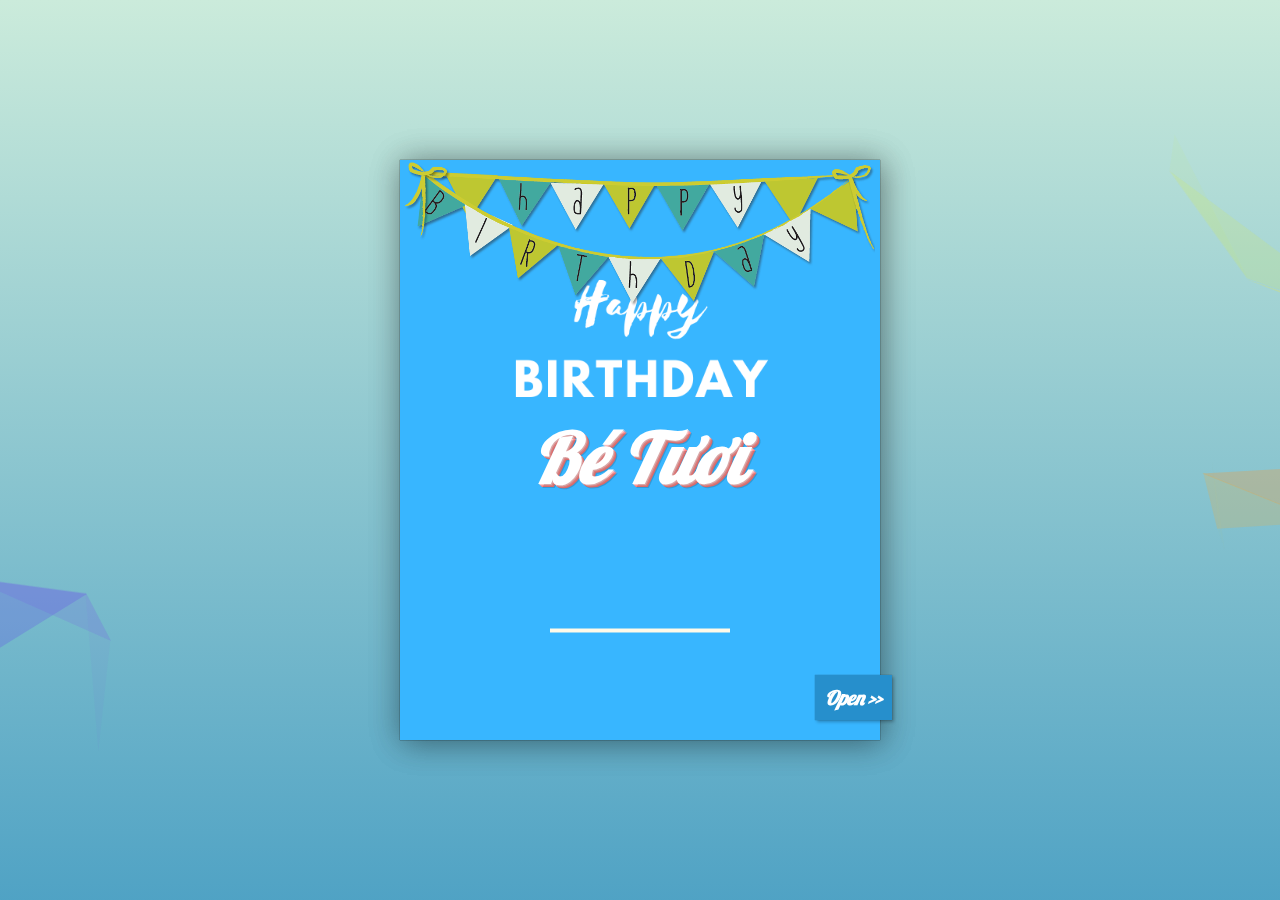
==== index.html @ b969bb71 "Add files via upload" ====
<!DOCTYPE html>
<html>

<head>
    <meta charset="UTF-8">
    <meta http-equiv="X-UA-Compatible" content="IE=edge">
    <meta name="viewport" content="width=device-width, initial-scale=1.0">
    <meta name="viewport" content="width=device-width, initial-scale=0.4, maximum-scale=1.0, user-scalable=no">
    <title>Chúc mừng sinh nhật Tươi</title>
    <link rel="shortcut icon" href="image/favicon.ico" type="image/x-icon">
    <link rel="icon" href="image/favicon.ico" type="image/x-icon">
    <link rel="stylesheet" href="css/background.css">
    <link rel="stylesheet" href="css/index.css">
</head>

<body>
    <div id="card">
        <div id="card-inside">
            <div class="wrap wishesFont">
                <center style="font-size: 18px;">
                    <p>Xin chào bé Tươi!!!</p>
                    <p>Nghe thiên hạ đồn: hôm nay là một ngày đặc biệt, là ngày mà một thiên thần xinh đẹp đã có mặt trên thế giới này!🤣😶‍🌫️</p>
                    <p>
                        Do dốt văn nên không biết chúc gì ngoài những điều tốt đẹp nhất, chúc Tươi tuổi mới xinh tươi, yêu đời, luôn tràn đầy năng lượng(chứ thi thoảng thấy héo quá). </p>
                    <p>
                        thành công trong công việc và đạt được những dự định lớn!
                    </p>
                    <p>
                        đặc biệt luôn giữ nụ cười trên môi nhé😉
                    </p>
                </center>
                <p class="signed">
                    by 🤪
                </p>
            </div>
        </div>
        <div id="card-front">
            <div class="wrap">
                <div class="bg" style="display: flex; justify-content: center; align-items: center; margin-top: 2vw;">
                    <img src="image/no2.png" alt="hihi" style="width: 100%;margin-bottom: 65%;">
                </div>
                <div class="row ">
                    <div class="col-md-12 text-center " style="display: flex; justify-content: center; align-items: center; margin-top: -158%;">
                        <img src="image/banner.png " class="bannar ">
                    </div>
                </div>
                <h1 style="margin-top: 20%;">Bé Tươi</h1>
                <div class="cake_and_velas">
                    <div class="velas">
                        <div class="fuego"></div>
                        <div class="fuego"></div>
                        <div class="fuego"></div>
                        <div class="fuego"></div>
                        <div class="fuego"></div>
                    </div>
                    <svg id="cake" version="1.1" x="0px" y="0px" width="290px" height="500px" viewBox="0 0 200 500" enable-background="new 0 0 200 500" xml:space="preserve">
                    <path fill="#a88679" d="M173.667-13.94H26.333c-3.999 0-4-16.002 0-16.002h147.334c4 0 4.001 16.002 0 16.002z">
                    <animate id="e" attributeName="d" calcMode="spline" keySplines="0 0 1 1; 0 0 1 1" begin="a.end" dur="0.3s" fill="freeze" values="M173.667-13.94c-49.298,0-102.782,0-147.334,0c-3.999,0-4-16.002,0-16.002 c44.697,0,96.586,0,147.334,0C177.667-29.942,177.668-13.94,173.667-13.94z ; M173.667,411.567c-47.995,12.408-102.955,12.561-147.334,0 c-3.848-1.089-0.189-16.089,3.661-15.002c44.836,12.66,90.519,12.753,139.427,0.07 C173.293,395.631,177.541,410.566,173.667,411.567z ; M173.667,427.569c-49.795,0-101.101,0-147.334,0c-3.999,0-4-16.002,0-16.002 c46.385,0,97.539,0,147.334,0C177.668,411.567,177.667,427.569,173.667,427.569z" />
                        </path>
                    <path fill="#8b6a60" d="M100-178.521a3.364 3.364 0 0 1 3.364 3.363V-13.75a3.364 3.364 0 1 1-6.728 0v-40.607-76.575-44.226a3.364 3.364 0 0 1 3.364-3.363z">
                    <animate id="a" attributeName="d" calcMode="spline" keySplines="0 0 1 1; 0 0 1 1; 0 0 0.58 1" begin="b.end" dur="0.5s" fill="freeze" values="M100-178.521c1.858,0,3.364,1.506,3.364,3.363c0,0,0,33.17,0,44.227 c0,19.144,0,57.431,0,76.574c0,10.152,0,40.607,0,40.607c0,1.858-1.506,3.364-3.364,3.364l0,0c-1.858,0-3.364-1.506-3.364-3.364c0,0,0-30.455,0-40.607c0-19.144,0-57.432,0-76.575c0-11.057,0-44.226,0-44.226C96.636-177.015,98.142-178.521,100-178.521 L100-178.521z ; M100,267.257c1.858,0,3.364,1.506,3.364,3.363c0,0,0,33.17,0,44.227 c0,19.143,0,57.43,0,76.574c0,10.151,0,40.606,0,40.606c0,1.858-1.506,3.364-3.364,3.364l0,0c-1.858,0-3.364-1.506-3.364-3.364 c0,0,0-30.455,0-40.606c0-19.145,0-57.432,0-76.576c0-11.057,0-44.225,0-44.225C96.636,268.763,98.142,267.257,100,267.257 L100,267.257z ; M93.928,405.433c-0.655,6.444-0.102,9.067,2.957,11.798c0,0,8.083,5.571,16.828,3.503 c18.629-4.406,43.813,6.194,50.792,7.791c14.75,3.375,9.162,6.867,9.162,6.867c-2.412,2.258-58.328,0-73.667,0l0,0 c-1.858,0-69.995,2.133-73.667,0c0,0-3.337-2.439,6.172-5.992c11.375-4.25,52.875,8.822,47.139-9.442 c-6.333-20.167,5.226-21.514,5.226-21.514c3.435-0.915,12.78-6.663,10.923-0.546L93.928,405.433z ; M102.242,427.569c5.348,0,14.079,0,17.462,0c0,0,17.026,0,27.504,0 c19.143,0,20.39-3.797,26.459,0c3,1.877,0,7.823,0,7.823c-2.412,2.258-58.328,0-73.667,0l0,0c-1.858,0-67.187,0-73.667,0 c0,0-4.125-4.983,0-7.823c5.201-3.58,16.085,0,23.725,0c8.841,0,20.762,0,20.762,0c3.686,0,8.597,0,19.511,0H102.242z" />
                        </path>
                    <path fill="#a88679" d="M173.667-15.929H26.333c-3.999 0-4-16.002 0-16.002h147.334c4 0 3.999 16.002 0 16.002z">
                    <animate id="b" attributeName="d" calcMode="spline" keySplines="0 0 1 1; 0 0 1 1; 0.25 0 0.58 1" begin="c.end" dur="0.5s" fill="freeze" values="M173.667-15.929c-46.512,0-105.486,0-147.334,0c-3.999,0-4-16.002,0-16.002 c43.566,0,97.96,0,147.334,0C177.667-31.931,177.666-15.929,173.667-15.929z ; M173.434,445.393c-47.269,8.001-105.245,8.001-147.334,0c-3.929-0.747-0.692-16.543,3.243-15.824 c43.828,8.001,92.165,8.001,140.739,0C174.029,428.918,177.377,444.726,173.434,445.393z ; M173.667,449.514c-47.576-5.454-102.799-5.744-147.333,0c-3.966,0.512-3.938-15.297,0-16.002 c43.683-7.823,97.646-8.026,147.333,0C177.616,434.15,177.642,449.969,173.667,449.514z ; M173.667,451.394c-49.298,0-102.782,0-147.334,0c-3.999,0-4-16.002,0-16.002 c44.697,0,96.586,0,147.334,0C177.667,435.392,177.668,451.394,173.667,451.394z" />
                        </path>
                    <path fill="#8b6a60" d="M101.368-73.685V-6.35c0 1.753-2.958 1.847-2.958 0v-30.401-8.305-28.628c.001-2.199 2.958-1.908 2.958-.001z">
                    <animate id="c" attributeName="d" calcMode="spline" keySplines="0 0 1 1; 0 0 1 1; 0 0 0.6 1" begin="d.end" dur="0.5s" fill="freeze" values="M101.368-73.685c0,12.164,0,15.18,0,28.519c0,22.702,0-13.661,0,8.304c0,14.48,0,18.233,0,30.512 c0,1.753-2.958,1.847-2.958,0c0-12.68,0-16.277,0-30.401c0-21.983,0,11.66,0-8.305c0-13.027,0-15.992,0-28.628 C98.411-75.883,101.368-75.592,101.368-73.685z ; M101.368,350.885c0,12.164,0,65.18,0,78.518c0,22.703,0-33.66,0-11.695c0,14.48,0,28.232,0,40.512 c0,1.753-2.958,1.847-2.958,0c0-12.68,0-26.277,0-40.402c0-21.982,0,31.66,0,11.695c0-13.027,0-65.992,0-78.627 C98.411,348.686,101.368,348.977,101.368,350.885z ; M128.38,447.567c37.626,6.312,39.303,13.658,26.833,12.833c-22.653-1.499-13.636-0.831-23.302-0.831 c-14.48,0-17.884,0-30.163,0c-2.087,0-2.068,0-3.915,0c-13.333,0-8.963,0-23.088,0c-11.668,0-14.062,5.995-27.532,1.164 c-12.629-4.529,38.667-3.167,46.833-17.333C100.077,432.94,105.546,443.736,128.38,447.567z ; M173.667,451.394c2.875,0,2.997,9.257,0,9.131c-22.662-0.956-32.09-0.956-41.756-0.956 c-14.48,0-17.884,0-30.163,0c-2.087,0-2.068,0-3.915,0c-13.333,0-8.963,0-23.088,0c-11.668,0-34.99-0.294-48.412,1.831 c-4.109,0.65-3.01-10.006,0-10.006C37.129,451.394,149.379,451.394,173.667,451.394z" />
                        </path>
                    <path fill="#a88679" d="M173.667 21.571H26.333c-4 0-4-16.002 0-16.002h147.334c4.001 0 4 16.002 0 16.002z">
                    <animate id="d" attributeName="d" calcMode="spline" keySplines="0 0 1 1; 0 0 1 1; 0 0 1 1; 0.25 0 1 1; 0 0 1 1; 0.25 0 0.6 1" begin="1s" dur="0.8s" fill="freeze" values="M173.667,21.571c-33.174,0-111.467,0-147.334,0c-4,0-4-16.002,0-16.002c39.836,0,105.982,0,147.334,0 C177.668,5.569,177.667,21.571,173.667,21.571z ; M173.667,459.569c-33.197,16.002-110.782,16.002-147.334,0c-3.664-1.604,1.614-15.617,5.337-14.153 c40.702,16.002,94.289,16.104,136.505,0.103C171.917,444.1,177.271,457.832,173.667,459.569z ; M171.817,475.571c-39.361-3.001-105.438-2.571-143.556,0c-3.991,0.27-7.377-14.736-3.387-15.014 c41.553-2.888,104.421-3.121,150.51-0.233C179.378,460.574,175.806,475.875,171.817,475.571z ; M171.817,459.564c-38.8-12.188-104.504-13.762-143.556,0c-3.772,1.329-7.961-12.604-4.178-13.905 c40.864-14.064,105.114-15.52,151.918-0.973C179.822,445.874,175.634,460.762,171.817,459.564z ; M173.667,475.571c-46.376-5.005-105.924-4.003-147.334,0c-3.981,0.385-3.479-15.421,0.479-16.002 c43.087-6.327,97.705-7.083,146.855,0.438C177.621,460.613,177.644,476,173.667,475.571z ; M173.667,474.117c-46.376,1.866-105.638,2.01-147.334,0c-3.995-0.192-3.52-16.144,0.479-16.002 c43.794,1.55,96.341,1.541,145.723,0C176.532,457.99,177.663,473.956,173.667,474.117z ; M173.667,475.571c-46.512,0-105.486,0-147.334,0c-3.999,0-4-16.002,0-16.002c43.566,0,97.96,0,147.334,0 C177.667,459.569,177.666,475.571,173.667,475.571z" />
                        </path>
                    <path fill="#fefae9" d="M104.812 113.216c0 3.119-2.164 5.67-4.812 5.67-2.646 0-4.812-2.551-4.812-5.67V90.841 70.273v-29.33-22.092V5.67C95.188 2.551 97.353 0 100 0c2.648 0 4.812 2.551 4.812 5.669V113.216z">
                    <animate attributeName="d" calcMode="spline" keySplines="0 0 1 1; 0 0 1 1; 0 0 1 1; 0.25 0 1 1; 0 0 1 1; 0 0 0.58 1" begin="e.end" dur="2s" fill="freeze" values="M104.812,113.216c0,3.119-2.164,5.67-4.812,5.67c-2.646,0-4.812-2.551-4.812-5.67c0-5.594,0-16.782,0-22.375	c0-5.143,0-15.427,0-20.568c0-7.333,0-21.998,0-29.33c0-5.523,0-16.569,0-22.092c0-3.295,0-9.885,0-13.181	C95.188,2.551,97.353,0,100,0c2.648,0,4.812,2.551,4.812,5.669c0,3.248,0,9.743,0,12.991c0,5.428,0,16.284,0,21.711	c0,7.618,0,22.854,0,30.472c0,4.952,0,14.854,0,19.807C104.812,96.292,104.812,107.576,104.812,113.216z ; M104.812,405.897c0,3.119-2.164,5.67-4.812,5.67c-2.646,0-4.812-2.551-4.812-5.67c0-5.594,0-16.782,0-22.376	c0-5.143,0-15.426,0-20.568c0-7.332,0-21.997,0-29.33c0-5.522,0-16.568,0-22.092c0-3.295,0-9.885,0-13.181	c0-3.118,2.165-5.669,4.812-5.669c2.648,0,4.812,2.551,4.812,5.669c0,3.247,0,9.743,0,12.991c0,5.428,0,16.283,0,21.711	c0,7.618,0,22.854,0,30.473c0,4.951,0,14.854,0,19.807C104.812,388.972,104.812,400.256,104.812,405.897z ; M111.873,411.567c-3.119,0-9.226,0-11.874,0c-2.646,0-7.748,0-10.867,0c-7.086,0-12.698,0-18.292,0	c-6.592,0-12.871,7.371-19.166,3.008c-10.043-6.961-7.776-10.169,2.991-17.745c12.61-8.873,27.713,1.994,25.919-7.531	c-2.589-13.742,11.008-14.513,11.365-17.789c0.441-4.051,4.235-11.107,8.051-8.175c3.113,2.393,1.007,8.008,0,13.159	c-1.871,9.569,8.058,2.113,9.494,14.155c2.592,21.732,21.184-0.675,29.309,7.976c5.216,5.553,18.413,5.552,15.426,12.942	c-3.131,7.745-15.825-4.369-23.8,2.903C126.261,418.271,118.301,411.567,111.873,411.567z ; M111.873,411.567c-3.119,0-9.226,0-11.874,0c-2.646,0-9.734,4.069-12.853,4.069	c-7.086,0-10.712-4.069-16.306-4.069c-6.592,0-12.12,6.013-19.166,3.008c-7.053-3.008-7.458,2.026-18.659,1.165	c-6.832-0.525-7.522-3.034-7.533-6.265c-0.037-10.336,22.073-2.452,36.613-2.628c10.234-0.124,19.856-1.439,37.905-2.102	c16.642-0.61,32.699,1.552,46.009,1.927c12.438,0.351,29.663-8.99,31.532,3.315c0.773,5.093-5.605,3.342-11.211,9.579	c-5.093,5.667-7.59-4.605-12.965-3.832c-8.269,1.189-14.962-8.537-22.937-1.265C126.261,418.271,118.301,411.567,111.873,411.567z ; M110.946,413.652c-2.904-1.137-8.405-2.748-12.446-0.97c-6.099,2.685-7.273,10.358-13.253,8.242	c-7.843-2.775-8.953-5.008-14.546-5.01c-24.653-0.011-4.849,26.507-18.264,26.507c-12.377,0,5.791-33.537-19.422-26.682	c-7.703,2.095-9.806-0.942-9.817-4.173c-0.037-10.336,24.357-4.544,38.897-4.72c10.234-0.124,19.856-1.439,37.905-2.102	c16.642-0.61,32.699,1.552,46.009,1.927c12.438,0.351,28.973-8.865,31.532,3.315c1.449,6.896,0.318,15.624-3.874,15.624	c-7.619,0-1.788-15.192-19.243-7.111c-7.581,3.51-15.963-9.738-26.669,1.066C120.644,426.744,118.381,416.561,110.946,413.652z ; M111.547,413.9c-2.969-0.956-8.775-0.949-13.167-0.5c-14.667,1.5-8.325,16.508-14.667,16.666	c-6.667,0.166-0.167-13.5-13.013-14.151c-30.471-1.545-5.572,46.651-18.987,46.651c-12.377,0,10.333-50.166-18.667-44.5	c-7.835,1.531-9.537-1.417-9.548-4.647c-0.037-10.336,23.675-5.177,38.215-5.353c10.234-0.124,20.618-1.671,38.667-2.333	c16.642-0.61,32.023,1.458,45.333,1.833c12.438,0.351,33.819-8.431,33.199,4.001c-0.532,10.666,0.414,26.166-5.245,25.833	c-7.606-0.447-2.954-31.5-19.243-18.899c-7.985,6.177-17.658-5.969-27.377,5.732C118.88,434.066,121.38,417.067,111.547,413.9z ; M111.547,415.233c-6.667-0.834-9.667,4.667-13.833,3.333c-19.649-6.291-8.158,22.176-14.5,22.334	c-6.667,0.166,2.833-18-13.333-22.167c-29.544-7.615-9.667,43.833-20.167,43.833c-10.333,0,8.004-55.006-16.833-39	c-7.5,4.833-9.508-3.78-9.299-7.004c0.799-12.329,23.592-7.153,38.132-7.329c10.234-0.124,20.238-1.505,38.287-2.167	c16.642-0.61,32.903,1.125,46.213,1.5c12.438,0.351,35.058-5.579,31.863,6.451c-5.532,20.833,1.25,28.216-4.409,27.883	c-7.606-0.447-6.058-37.895-20.62-23.333c-10.167,10.166-15.972-0.747-25,12C119.547,443.568,121.798,416.515,111.547,415.233z" />
                        </path>
                    <path fill="#fefae9" d="M10 475.571h180v4H10z" />
                    </svg>
                </div>
            </div>
            <audio src="audio.mp3" id="myAudio"></audio>
            <button id="open" onClick="playMyAudio()" style="font-size: 20px;">Open &gt;&gt;</button>
            <button id="close" onClick="pauseMyAudio()">&lt;&lt;</button>
            <script>
                function playMyAudio() {
                    document.getElementById("myAudio").play();
                }

                function pauseMyAudio() {
                    document.getElementById("myAudio").pause();
                }
            </script>
            <div class="card-front_inside">
                <br> <br> <br>
                <div class="polaroid">
                    <div class="img" style="background-image: url('image/no1.png')"></div>
                </div>
                <div class="shadow"></div>
            </div>
        </div>

        <canvas class="canvas " width="100% " height="100% "></canvas>
        <script src="js/index.js "></script>
        <script src="js/color_bg_effect.js "></script>
        <script src="js/render.js "></script>
        <canvas class="fireworks " style="position:fixed;left:0;top:0;z-index:99999999;pointer-events:none; "></canvas>
</body>

</html>
---- css/background.css ----
html {
    height: 100%;
}

body {
    padding: 0em;
    align-items: center;
    font-family: 'Lovers Quarrel', 'cursive';
    font-size: 18px;
    line-height: 2;
    letter-spacing: 1.2px;
    margin: 0 auto;
}

.body--ready {
    background: -webkit-linear-gradient(top, rgb(203, 235, 219) 0%, rgb(55, 148, 192) 120%);
    background: -moz-linear-gradient(top, rgb(203, 235, 219) 0%, rgb(55, 148, 192) 120%);
    background: -o-linear-gradient(top, rgb(203, 235, 219) 0%, rgb(55, 148, 192) 120%);
    background: -ms-linear-gradient(top, rgb(203, 235, 219) 0%, rgb(55, 148, 192) 120%);
    background: linear-gradient(top, rgb(203, 235, 219) 0%, rgb(55, 148, 192) 120%);
}

.canvas {
    margin: 0 auto;
    height: 0;
    display: block;
}
---- css/index.css ----
@import url('https://fonts.googleapis.com/css?family=Lobster');
@import url('https://fonts.googleapis.com/css?family=Indie+Flower');
* {
    -webkit-box-sizing: border-box;
    box-sizing: border-box;
}

#card-front {
    color: #FFDFDF;
    z-index: 10;
}

#card,
#card-front,
#card-inside {
    height: 580px;
}

.wrap {
    padding: 1.5em 2.5em;
    height: 100%;
}

#card-front,
#card-inside {
    width: 50%;
    -webkit-box-shadow: 2px 2px 30px rgba(0, 0, 0, 0.25), 0 0 1px rgba(0, 0, 0, 0.5);
    box-shadow: 2px 2px 30px rgba(0, 0, 0, 0.25), 0 0 1px rgba(0, 0, 0, 0.5);
    position: absolute;
    left: 50%;
}

#card-inside .wrap {
    background: #FFEFEF;
    -webkit-box-shadow: inset 2px 0 1px rgba(0, 0, 0, 0.05);
    box-shadow: inset 2px 0 1px rgba(0, 0, 0, 0.05);
}

#card {
    width: 960px;
    margin: auto;
    -webkit-transform-style: preserve-3d;
    transform-style: preserve-3d;
    -webkit-perspective: 5000px;
    perspective: 5000px;
    -webkit-transform: translateX(-25%);
    transform: translateX(-25%);
    -webkit-transition: -webkit-transform 1s ease-in-out;
    transition: -webkit-transform 1s ease-in-out;
    transition: transform 1s ease-in-out;
    transition: transform 1s ease-in-out, -webkit-transform 1s ease-in-out;
    position: absolute;
    top: 0;
    bottom: 0;
    right: 0;
    left: 0;
}

#card h1 {
    text-align: center;
    font-family: 'Lobster', cursive;
    font-style: italic;
    font-size: 70px;
    text-shadow: 4px 4px 0px rgba(0, 0, 0, 0.15), 1px 1px 0 #ffc8c8, 2px 2px 0 #ff9696, 3px 3px 0 #ff7d7d;
    color: #FFF;
}

#card-inside {
    font-size: 1.3em;
    line-height: 1.4;
    font-family: 'Lobster';
    color: #331717;
    font-style: italic;
}

p {
    margin-top: 1em;
}

p:first-child {
    margin-top: 0;
}

p.signed {
    margin-top: 1em;
    text-align: center;
    font-family: 'Indie Flower', cursive;
    font-weight: bold;
    font-size: 0.75em;
}

#card-front {
    background: #38B6FF;
    -webkit-transform-origin: left;
    transform-origin: left;
    -webkit-transition: -webkit-transform 1s linear;
    transition: -webkit-transform 1s linear;
    transition: transform 1s linear;
    transition: transform 1s linear, -webkit-transform 1s linear;
    position: relative;
    -webkit-transform-style: preserve-3d;
    transform-style: preserve-3d;
    -webkit-perspective: 5000px;
    perspective: 5000px;
}

#card-front:before {
    position: absolute;
    top: 0;
    bottom: 0;
    left: 0;
    right: 0;
    display: block;
    background-color: #444;
    -webkit-transform: translateZ(-1px);
    transform: translateZ(-1px);
}

#card-front .wrap {
    -webkit-transition: background 1s linear;
    transition: background 1s linear;
    -webkit-backface-visibility: hidden;
    backface-visibility: hidden;
}

#card-front button {
    position: absolute;
    bottom: 1em;
    right: -12px;
    background: #268fcc;
    color: #FFF;
    font-family: 'Lobster', cursive;
    font-style: italic;
    font-weight: bold;
    font-size: 1.5em;
    padding: .5em;
    border: none;
    cursor: pointer;
    -webkit-box-shadow: 2px 2px 3px rgba(0, 0, 0, 0.25), 0 0 1px rgba(0, 0, 0, 0.4);
    box-shadow: 2px 2px 3px rgba(0, 0, 0, 0.25), 0 0 1px rgba(0, 0, 0, 0.4);
}

#card-front button:hover,
#card-front button:focus {
    background: #268fcc;
}

#close {
    display: none;
}

#card.open-fully {
    -webkit-transform: translateX(0%);
    transform: translateX(0%);
}

#card.open-fully #close,
#card-open-half #close {
    display: inline;
}

#card.open-fully #open {
    display: none;
}

#card.open-half #card-front,
#card.close-half #card-front {
    -webkit-transform: rotateY(-90deg);
    transform: rotateY(-90deg);
}

#card.open-half .shadow {
    background-color: rgba(0, 0, 0, 0.5);
}

#card.open-fully #card-front,
#card.close-half #card-front {
    background: #FFEFEF;
}

#card.open-fully #card-front {
    -webkit-transform: rotateY(-180deg);
    transform: rotateY(-180deg);
}

#card.open-fully .shadow {
    background-color: rgba(0, 0, 0, 0);
}

.cake_and_velas {
    position: absolute;
    bottom: 15%;
    left: 0;
    right: 0;
    overflow: hidden;
}

#cake {
    display: block;
    position: relative;
    margin: -10em auto 0 auto;
}

.velas {
    background: #ffffff;
    border-radius: 10px;
    position: absolute;
    top: 228px;
    left: 50%;
    margin-left: -2.4px;
    margin-top: -8.33333333px;
    width: 5px;
    height: 35px;
    -webkit-transform: translateY(-300px);
    transform: translateY(-300px);
    -webkit-backface-visibility: hidden;
    backface-visibility: hidden;
    -webkit-animation: in 500ms 5s ease-out forwards;
    animation: in 500ms 5s ease-out forwards;
}

.velas:after,
.velas:before {
    background: rgba(255, 0, 0, 0.4);
    content: "";
    position: absolute;
    width: 100%;
    height: 2.22222222px;
}

.velas:after {
    top: 25%;
    left: 0;
}

.velas:before {
    top: 45%;
    left: 0;
}


/* ============================================== Fire
*/

.fuego {
    border-radius: 100%;
    position: absolute;
    top: -20px;
    left: 50%;
    margin-left: -2.6px;
    width: 6.66666667px;
    height: 18px;
}

.fuego:nth-child(1) {
    -webkit-animation: fuego 2s 5.5s infinite;
    animation: fuego 2s 5.5s infinite;
}

.fuego:nth-child(2) {
    -webkit-animation: fuego 1.5s 5.5s infinite;
    animation: fuego 1.5s 5.5s infinite;
}

.fuego:nth-child(3) {
    -webkit-animation: fuego 1s 5.5s infinite;
    animation: fuego 1s 5.5s infinite;
}

.fuego:nth-child(4) {
    -webkit-animation: fuego 0.5s 5.5s infinite;
    animation: fuego 0.5s 5.5s infinite;
}

.fuego:nth-child(5) {
    -webkit-animation: fuego 0.2s 5.5s infinite;
    animation: fuego 0.2s 5.5s infinite;
}


/* ============================================== Animation Fire
*/

@-webkit-keyframes fuego {
    0%,
    100% {
        background: rgba(254, 248, 97, 0.5);
        -webkit-box-shadow: 0 0 40px 10px rgba(248, 233, 209, 0.2);
        box-shadow: 0 0 40px 10px rgba(248, 233, 209, 0.2);
        -webkit-transform: translateY(0) scale(1);
        transform: translateY(0) scale(1);
    }
    50% {
        background: rgba(255, 50, 0, 0.1);
        -webkit-box-shadow: 0 0 40px 20px rgba(248, 233, 209, 0.2);
        box-shadow: 0 0 40px 20px rgba(248, 233, 209, 0.2);
        -webkit-transform: translateY(-20px) scale(0);
        transform: translateY(-20px) scale(0);
    }
}

@keyframes fuego {
    0%,
    100% {
        background: rgba(254, 248, 97, 0.5);
        -webkit-box-shadow: 0 0 40px 10px rgba(248, 233, 209, 0.2);
        box-shadow: 0 0 40px 10px rgba(248, 233, 209, 0.2);
        -webkit-transform: translateY(0) scale(1);
        transform: translateY(0) scale(1);
    }
    50% {
        background: rgba(255, 50, 0, 0.1);
        -webkit-box-shadow: 0 0 40px 20px rgba(248, 233, 209, 0.2);
        box-shadow: 0 0 40px 20px rgba(248, 233, 209, 0.2);
        -webkit-transform: translateY(-20px) scale(0);
        transform: translateY(-20px) scale(0);
    }
}

@-webkit-keyframes in {
    to {
        -webkit-transform: translateY(0);
        transform: translateY(0);
    }
}

@keyframes in {
    to {
        -webkit-transform: translateY(0);
        transform: translateY(0);
    }
}

.text {
    color: #8b6a60;
    font-family: 'Lobster', cursive;
    font-weight: 300;
    font-style: italic;
    text-align: center;
}

.text h1 {
    font-size: 1.4em;
}

.card-front_inside {
    position: absolute;
    top: 0;
    bottom: 0;
    left: 0;
    right: 0;
    height: 70%;
    width: 80%;
    margin: auto;
    -webkit-backface-visibility: hidden;
    backface-visibility: hidden;
    -webkit-transform: translateZ(-1px) rotateY(180deg);
    transform: translateZ(-1px) rotateY(180deg);
    background-color: #ffefef;
}

.shadow {
    position: absolute;
    top: 0;
    bottom: 0;
    left: 0;
    right: 0;
    -webkit-backface-visibility: hidden;
    backface-visibility: hidden;
    -webkit-transform: translateZ(-2px) rotateY(180deg);
    transform: translateZ(-2px) rotateY(180deg);
    pointer-events: none;
    -webkit-transition: background 1s linear;
    transition: background 1s linear;
}

.polaroid {
    width: 240px;
    height: 220px;
    position: absolute;
    float: left;
    background: #1e1c18;
    border: 7px solid #f5f5f5;
    border-bottom: 50px solid #f5f5f5;
    -webkit-box-shadow: 0 0 6px -1px #000;
    box-shadow: 0 0 6px -1px #000;
    overflow: hidden;
    left: 0;
    right: 0;
    margin: auto;
    -webkit-transform: rotate(-5deg);
    transform: rotate(-5deg);
    clear: both;
    -webkit-backface-visibility: hidden;
    backface-visibility: hidden;
}

.polaroid img,
.polaroid .img {
    width: 100%;
    height: 100%;
    -webkit-backface-visibility: hidden;
    backface-visibility: hidden;
    background-position: center;
    background-size: cover;
    -webkit-animation: fade-in 20s ease-in;
    animation: fade-in 20s ease-in;
    -webkit-animation-iteration-count: 1;
    animation-iteration-count: 1;
}

.wishesFont {
    font-family: 'Indie Flower', cursive;
    font-weight: 800;
}

@-webkit-keyframes fade-in {
    from {
        opacity: 0;
    }
    to {
        opacity: 1;
    }
}

@keyframes fade-in {
    from {
        opacity: 0;
    }
    to {
        opacity: 1;
    }
}
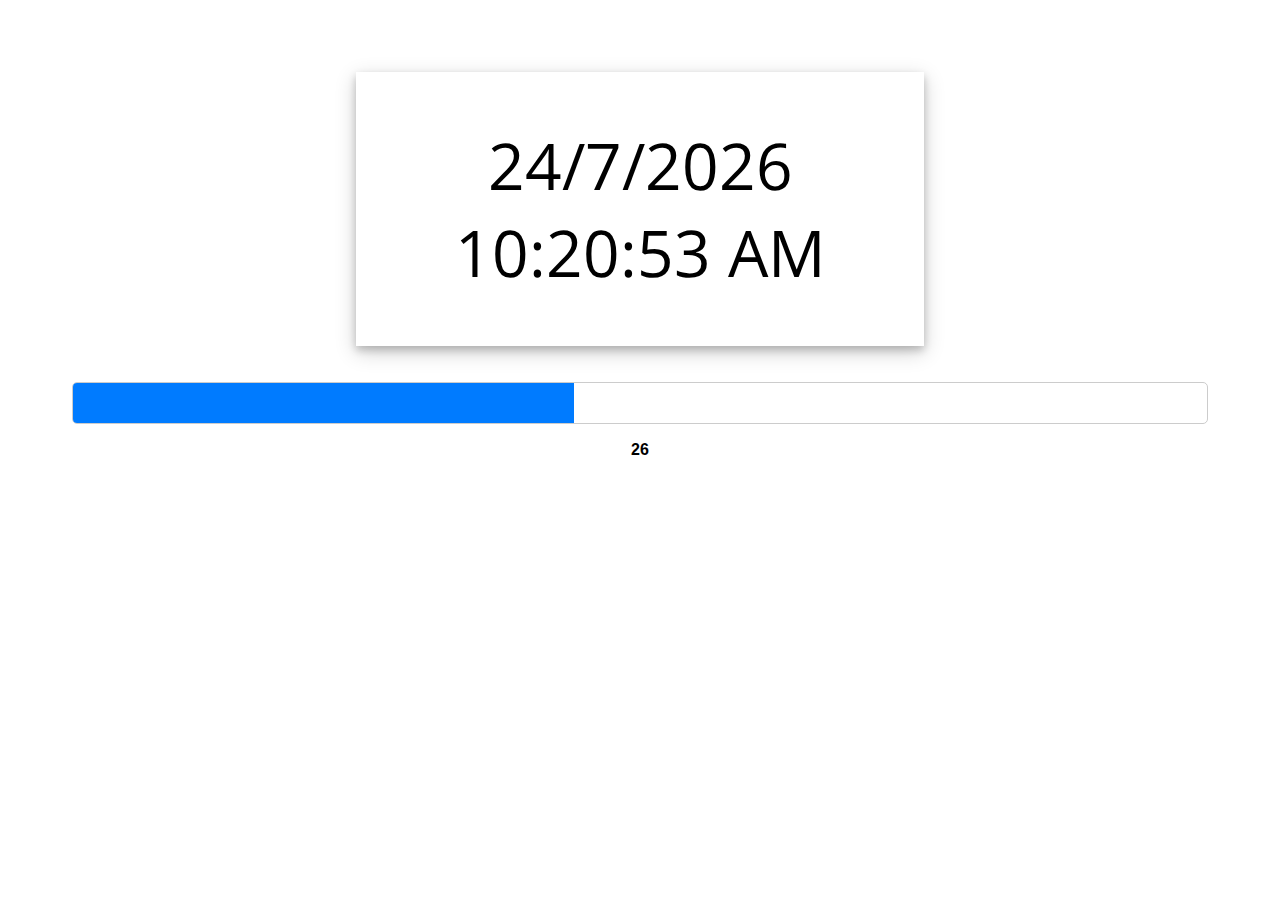
==== commit 6430fec3: "ok" ====
--- a/index.html
+++ b/index.html
@@ -1,107 +1,21 @@
-<!DOCTYPE html>
-<html>
-
-<head>
-    <meta charset="UTF-8">
-    <meta http-equiv="X-UA-Compatible" content="IE=edge">
-    <meta name="viewport" content="width=device-width, initial-scale=1.0">
-    <meta name="viewport" content="width=device-width, initial-scale=0.4, maximum-scale=1.0, user-scalable=no">
-    <title>Chúc mừng sinh nhật Tươi</title>
-    <link rel="shortcut icon" href="image/favicon.ico" type="image/x-icon">
-    <link rel="icon" href="image/favicon.ico" type="image/x-icon">
-    <link rel="stylesheet" href="css/background.css">
-    <link rel="stylesheet" href="css/index.css">
-</head>
-
-<body>
-    <div id="card">
-        <div id="card-inside">
-            <div class="wrap wishesFont">
-                <center style="font-size: 18px;">
-                    <p>Xin chào bé Tươi!!!</p>
-                    <p>Nghe thiên hạ đồn: hôm nay là một ngày đặc biệt, là ngày mà một thiên thần xinh đẹp đã có mặt trên thế giới này!🤣😶‍🌫️</p>
-                    <p>
-                        Do dốt văn nên không biết chúc gì ngoài những điều tốt đẹp nhất, chúc Tươi tuổi mới xinh tươi, yêu đời, luôn tràn đầy năng lượng(chứ thi thoảng thấy héo quá). </p>
-                    <p>
-                        thành công trong công việc và đạt được những dự định lớn!
-                    </p>
-                    <p>
-                        đặc biệt luôn giữ nụ cười trên môi nhé😉
-                    </p>
-                </center>
-                <p class="signed">
-                    by 🤪
-                </p>
-            </div>
-        </div>
-        <div id="card-front">
-            <div class="wrap">
-                <div class="bg" style="display: flex; justify-content: center; align-items: center; margin-top: 2vw;">
-                    <img src="image/no2.png" alt="hihi" style="width: 100%;margin-bottom: 65%;">
-                </div>
-                <div class="row ">
-                    <div class="col-md-12 text-center " style="display: flex; justify-content: center; align-items: center; margin-top: -158%;">
-                        <img src="image/banner.png " class="bannar ">
-                    </div>
-                </div>
-                <h1 style="margin-top: 20%;">Bé Tươi</h1>
-                <div class="cake_and_velas">
-                    <div class="velas">
-                        <div class="fuego"></div>
-                        <div class="fuego"></div>
-                        <div class="fuego"></div>
-                        <div class="fuego"></div>
-                        <div class="fuego"></div>
-                    </div>
-                    <svg id="cake" version="1.1" x="0px" y="0px" width="290px" height="500px" viewBox="0 0 200 500" enable-background="new 0 0 200 500" xml:space="preserve">
-                    <path fill="#a88679" d="M173.667-13.94H26.333c-3.999 0-4-16.002 0-16.002h147.334c4 0 4.001 16.002 0 16.002z">
-                    <animate id="e" attributeName="d" calcMode="spline" keySplines="0 0 1 1; 0 0 1 1" begin="a.end" dur="0.3s" fill="freeze" values="M173.667-13.94c-49.298,0-102.782,0-147.334,0c-3.999,0-4-16.002,0-16.002 c44.697,0,96.586,0,147.334,0C177.667-29.942,177.668-13.94,173.667-13.94z ; M173.667,411.567c-47.995,12.408-102.955,12.561-147.334,0 c-3.848-1.089-0.189-16.089,3.661-15.002c44.836,12.66,90.519,12.753,139.427,0.07 C173.293,395.631,177.541,410.566,173.667,411.567z ; M173.667,427.569c-49.795,0-101.101,0-147.334,0c-3.999,0-4-16.002,0-16.002 c46.385,0,97.539,0,147.334,0C177.668,411.567,177.667,427.569,173.667,427.569z" />
-                        </path>
-                    <path fill="#8b6a60" d="M100-178.521a3.364 3.364 0 0 1 3.364 3.363V-13.75a3.364 3.364 0 1 1-6.728 0v-40.607-76.575-44.226a3.364 3.364 0 0 1 3.364-3.363z">
-                    <animate id="a" attributeName="d" calcMode="spline" keySplines="0 0 1 1; 0 0 1 1; 0 0 0.58 1" begin="b.end" dur="0.5s" fill="freeze" values="M100-178.521c1.858,0,3.364,1.506,3.364,3.363c0,0,0,33.17,0,44.227 c0,19.144,0,57.431,0,76.574c0,10.152,0,40.607,0,40.607c0,1.858-1.506,3.364-3.364,3.364l0,0c-1.858,0-3.364-1.506-3.364-3.364c0,0,0-30.455,0-40.607c0-19.144,0-57.432,0-76.575c0-11.057,0-44.226,0-44.226C96.636-177.015,98.142-178.521,100-178.521 L100-178.521z ; M100,267.257c1.858,0,3.364,1.506,3.364,3.363c0,0,0,33.17,0,44.227 c0,19.143,0,57.43,0,76.574c0,10.151,0,40.606,0,40.606c0,1.858-1.506,3.364-3.364,3.364l0,0c-1.858,0-3.364-1.506-3.364-3.364 c0,0,0-30.455,0-40.606c0-19.145,0-57.432,0-76.576c0-11.057,0-44.225,0-44.225C96.636,268.763,98.142,267.257,100,267.257 L100,267.257z ; M93.928,405.433c-0.655,6.444-0.102,9.067,2.957,11.798c0,0,8.083,5.571,16.828,3.503 c18.629-4.406,43.813,6.194,50.792,7.791c14.75,3.375,9.162,6.867,9.162,6.867c-2.412,2.258-58.328,0-73.667,0l0,0 c-1.858,0-69.995,2.133-73.667,0c0,0-3.337-2.439,6.172-5.992c11.375-4.25,52.875,8.822,47.139-9.442 c-6.333-20.167,5.226-21.514,5.226-21.514c3.435-0.915,12.78-6.663,10.923-0.546L93.928,405.433z ; M102.242,427.569c5.348,0,14.079,0,17.462,0c0,0,17.026,0,27.504,0 c19.143,0,20.39-3.797,26.459,0c3,1.877,0,7.823,0,7.823c-2.412,2.258-58.328,0-73.667,0l0,0c-1.858,0-67.187,0-73.667,0 c0,0-4.125-4.983,0-7.823c5.201-3.58,16.085,0,23.725,0c8.841,0,20.762,0,20.762,0c3.686,0,8.597,0,19.511,0H102.242z" />
-                        </path>
-                    <path fill="#a88679" d="M173.667-15.929H26.333c-3.999 0-4-16.002 0-16.002h147.334c4 0 3.999 16.002 0 16.002z">
-                    <animate id="b" attributeName="d" calcMode="spline" keySplines="0 0 1 1; 0 0 1 1; 0.25 0 0.58 1" begin="c.end" dur="0.5s" fill="freeze" values="M173.667-15.929c-46.512,0-105.486,0-147.334,0c-3.999,0-4-16.002,0-16.002 c43.566,0,97.96,0,147.334,0C177.667-31.931,177.666-15.929,173.667-15.929z ; M173.434,445.393c-47.269,8.001-105.245,8.001-147.334,0c-3.929-0.747-0.692-16.543,3.243-15.824 c43.828,8.001,92.165,8.001,140.739,0C174.029,428.918,177.377,444.726,173.434,445.393z ; M173.667,449.514c-47.576-5.454-102.799-5.744-147.333,0c-3.966,0.512-3.938-15.297,0-16.002 c43.683-7.823,97.646-8.026,147.333,0C177.616,434.15,177.642,449.969,173.667,449.514z ; M173.667,451.394c-49.298,0-102.782,0-147.334,0c-3.999,0-4-16.002,0-16.002 c44.697,0,96.586,0,147.334,0C177.667,435.392,177.668,451.394,173.667,451.394z" />
-                        </path>
-                    <path fill="#8b6a60" d="M101.368-73.685V-6.35c0 1.753-2.958 1.847-2.958 0v-30.401-8.305-28.628c.001-2.199 2.958-1.908 2.958-.001z">
-                    <animate id="c" attributeName="d" calcMode="spline" keySplines="0 0 1 1; 0 0 1 1; 0 0 0.6 1" begin="d.end" dur="0.5s" fill="freeze" values="M101.368-73.685c0,12.164,0,15.18,0,28.519c0,22.702,0-13.661,0,8.304c0,14.48,0,18.233,0,30.512 c0,1.753-2.958,1.847-2.958,0c0-12.68,0-16.277,0-30.401c0-21.983,0,11.66,0-8.305c0-13.027,0-15.992,0-28.628 C98.411-75.883,101.368-75.592,101.368-73.685z ; M101.368,350.885c0,12.164,0,65.18,0,78.518c0,22.703,0-33.66,0-11.695c0,14.48,0,28.232,0,40.512 c0,1.753-2.958,1.847-2.958,0c0-12.68,0-26.277,0-40.402c0-21.982,0,31.66,0,11.695c0-13.027,0-65.992,0-78.627 C98.411,348.686,101.368,348.977,101.368,350.885z ; M128.38,447.567c37.626,6.312,39.303,13.658,26.833,12.833c-22.653-1.499-13.636-0.831-23.302-0.831 c-14.48,0-17.884,0-30.163,0c-2.087,0-2.068,0-3.915,0c-13.333,0-8.963,0-23.088,0c-11.668,0-14.062,5.995-27.532,1.164 c-12.629-4.529,38.667-3.167,46.833-17.333C100.077,432.94,105.546,443.736,128.38,447.567z ; M173.667,451.394c2.875,0,2.997,9.257,0,9.131c-22.662-0.956-32.09-0.956-41.756-0.956 c-14.48,0-17.884,0-30.163,0c-2.087,0-2.068,0-3.915,0c-13.333,0-8.963,0-23.088,0c-11.668,0-34.99-0.294-48.412,1.831 c-4.109,0.65-3.01-10.006,0-10.006C37.129,451.394,149.379,451.394,173.667,451.394z" />
-                        </path>
-                    <path fill="#a88679" d="M173.667 21.571H26.333c-4 0-4-16.002 0-16.002h147.334c4.001 0 4 16.002 0 16.002z">
-                    <animate id="d" attributeName="d" calcMode="spline" keySplines="0 0 1 1; 0 0 1 1; 0 0 1 1; 0.25 0 1 1; 0 0 1 1; 0.25 0 0.6 1" begin="1s" dur="0.8s" fill="freeze" values="M173.667,21.571c-33.174,0-111.467,0-147.334,0c-4,0-4-16.002,0-16.002c39.836,0,105.982,0,147.334,0 C177.668,5.569,177.667,21.571,173.667,21.571z ; M173.667,459.569c-33.197,16.002-110.782,16.002-147.334,0c-3.664-1.604,1.614-15.617,5.337-14.153 c40.702,16.002,94.289,16.104,136.505,0.103C171.917,444.1,177.271,457.832,173.667,459.569z ; M171.817,475.571c-39.361-3.001-105.438-2.571-143.556,0c-3.991,0.27-7.377-14.736-3.387-15.014 c41.553-2.888,104.421-3.121,150.51-0.233C179.378,460.574,175.806,475.875,171.817,475.571z ; M171.817,459.564c-38.8-12.188-104.504-13.762-143.556,0c-3.772,1.329-7.961-12.604-4.178-13.905 c40.864-14.064,105.114-15.52,151.918-0.973C179.822,445.874,175.634,460.762,171.817,459.564z ; M173.667,475.571c-46.376-5.005-105.924-4.003-147.334,0c-3.981,0.385-3.479-15.421,0.479-16.002 c43.087-6.327,97.705-7.083,146.855,0.438C177.621,460.613,177.644,476,173.667,475.571z ; M173.667,474.117c-46.376,1.866-105.638,2.01-147.334,0c-3.995-0.192-3.52-16.144,0.479-16.002 c43.794,1.55,96.341,1.541,145.723,0C176.532,457.99,177.663,473.956,173.667,474.117z ; M173.667,475.571c-46.512,0-105.486,0-147.334,0c-3.999,0-4-16.002,0-16.002c43.566,0,97.96,0,147.334,0 C177.667,459.569,177.666,475.571,173.667,475.571z" />
-                        </path>
-                    <path fill="#fefae9" d="M104.812 113.216c0 3.119-2.164 5.67-4.812 5.67-2.646 0-4.812-2.551-4.812-5.67V90.841 70.273v-29.33-22.092V5.67C95.188 2.551 97.353 0 100 0c2.648 0 4.812 2.551 4.812 5.669V113.216z">
-                    <animate attributeName="d" calcMode="spline" keySplines="0 0 1 1; 0 0 1 1; 0 0 1 1; 0.25 0 1 1; 0 0 1 1; 0 0 0.58 1" begin="e.end" dur="2s" fill="freeze" values="M104.812,113.216c0,3.119-2.164,5.67-4.812,5.67c-2.646,0-4.812-2.551-4.812-5.67c0-5.594,0-16.782,0-22.375	c0-5.143,0-15.427,0-20.568c0-7.333,0-21.998,0-29.33c0-5.523,0-16.569,0-22.092c0-3.295,0-9.885,0-13.181	C95.188,2.551,97.353,0,100,0c2.648,0,4.812,2.551,4.812,5.669c0,3.248,0,9.743,0,12.991c0,5.428,0,16.284,0,21.711	c0,7.618,0,22.854,0,30.472c0,4.952,0,14.854,0,19.807C104.812,96.292,104.812,107.576,104.812,113.216z ; M104.812,405.897c0,3.119-2.164,5.67-4.812,5.67c-2.646,0-4.812-2.551-4.812-5.67c0-5.594,0-16.782,0-22.376	c0-5.143,0-15.426,0-20.568c0-7.332,0-21.997,0-29.33c0-5.522,0-16.568,0-22.092c0-3.295,0-9.885,0-13.181	c0-3.118,2.165-5.669,4.812-5.669c2.648,0,4.812,2.551,4.812,5.669c0,3.247,0,9.743,0,12.991c0,5.428,0,16.283,0,21.711	c0,7.618,0,22.854,0,30.473c0,4.951,0,14.854,0,19.807C104.812,388.972,104.812,400.256,104.812,405.897z ; M111.873,411.567c-3.119,0-9.226,0-11.874,0c-2.646,0-7.748,0-10.867,0c-7.086,0-12.698,0-18.292,0	c-6.592,0-12.871,7.371-19.166,3.008c-10.043-6.961-7.776-10.169,2.991-17.745c12.61-8.873,27.713,1.994,25.919-7.531	c-2.589-13.742,11.008-14.513,11.365-17.789c0.441-4.051,4.235-11.107,8.051-8.175c3.113,2.393,1.007,8.008,0,13.159	c-1.871,9.569,8.058,2.113,9.494,14.155c2.592,21.732,21.184-0.675,29.309,7.976c5.216,5.553,18.413,5.552,15.426,12.942	c-3.131,7.745-15.825-4.369-23.8,2.903C126.261,418.271,118.301,411.567,111.873,411.567z ; M111.873,411.567c-3.119,0-9.226,0-11.874,0c-2.646,0-9.734,4.069-12.853,4.069	c-7.086,0-10.712-4.069-16.306-4.069c-6.592,0-12.12,6.013-19.166,3.008c-7.053-3.008-7.458,2.026-18.659,1.165	c-6.832-0.525-7.522-3.034-7.533-6.265c-0.037-10.336,22.073-2.452,36.613-2.628c10.234-0.124,19.856-1.439,37.905-2.102	c16.642-0.61,32.699,1.552,46.009,1.927c12.438,0.351,29.663-8.99,31.532,3.315c0.773,5.093-5.605,3.342-11.211,9.579	c-5.093,5.667-7.59-4.605-12.965-3.832c-8.269,1.189-14.962-8.537-22.937-1.265C126.261,418.271,118.301,411.567,111.873,411.567z ; M110.946,413.652c-2.904-1.137-8.405-2.748-12.446-0.97c-6.099,2.685-7.273,10.358-13.253,8.242	c-7.843-2.775-8.953-5.008-14.546-5.01c-24.653-0.011-4.849,26.507-18.264,26.507c-12.377,0,5.791-33.537-19.422-26.682	c-7.703,2.095-9.806-0.942-9.817-4.173c-0.037-10.336,24.357-4.544,38.897-4.72c10.234-0.124,19.856-1.439,37.905-2.102	c16.642-0.61,32.699,1.552,46.009,1.927c12.438,0.351,28.973-8.865,31.532,3.315c1.449,6.896,0.318,15.624-3.874,15.624	c-7.619,0-1.788-15.192-19.243-7.111c-7.581,3.51-15.963-9.738-26.669,1.066C120.644,426.744,118.381,416.561,110.946,413.652z ; M111.547,413.9c-2.969-0.956-8.775-0.949-13.167-0.5c-14.667,1.5-8.325,16.508-14.667,16.666	c-6.667,0.166-0.167-13.5-13.013-14.151c-30.471-1.545-5.572,46.651-18.987,46.651c-12.377,0,10.333-50.166-18.667-44.5	c-7.835,1.531-9.537-1.417-9.548-4.647c-0.037-10.336,23.675-5.177,38.215-5.353c10.234-0.124,20.618-1.671,38.667-2.333	c16.642-0.61,32.023,1.458,45.333,1.833c12.438,0.351,33.819-8.431,33.199,4.001c-0.532,10.666,0.414,26.166-5.245,25.833	c-7.606-0.447-2.954-31.5-19.243-18.899c-7.985,6.177-17.658-5.969-27.377,5.732C118.88,434.066,121.38,417.067,111.547,413.9z ; M111.547,415.233c-6.667-0.834-9.667,4.667-13.833,3.333c-19.649-6.291-8.158,22.176-14.5,22.334	c-6.667,0.166,2.833-18-13.333-22.167c-29.544-7.615-9.667,43.833-20.167,43.833c-10.333,0,8.004-55.006-16.833-39	c-7.5,4.833-9.508-3.78-9.299-7.004c0.799-12.329,23.592-7.153,38.132-7.329c10.234-0.124,20.238-1.505,38.287-2.167	c16.642-0.61,32.903,1.125,46.213,1.5c12.438,0.351,35.058-5.579,31.863,6.451c-5.532,20.833,1.25,28.216-4.409,27.883	c-7.606-0.447-6.058-37.895-20.62-23.333c-10.167,10.166-15.972-0.747-25,12C119.547,443.568,121.798,416.515,111.547,415.233z" />
-                        </path>
-                    <path fill="#fefae9" d="M10 475.571h180v4H10z" />
-                    </svg>
-                </div>
-            </div>
-            <audio src="audio.mp3" id="myAudio"></audio>
-            <button id="open" onClick="playMyAudio()" style="font-size: 20px;">Open &gt;&gt;</button>
-            <button id="close" onClick="pauseMyAudio()">&lt;&lt;</button>
-            <script>
-                function playMyAudio() {
-                    document.getElementById("myAudio").play();
-                }
-
-                function pauseMyAudio() {
-                    document.getElementById("myAudio").pause();
-                }
-            </script>
-            <div class="card-front_inside">
-                <br> <br> <br>
-                <div class="polaroid">
-                    <div class="img" style="background-image: url('image/no1.png')"></div>
-                </div>
-                <div class="shadow"></div>
-            </div>
-        </div>
-
-        <canvas class="canvas " width="100% " height="100% "></canvas>
-        <script src="js/index.js "></script>
-        <script src="js/color_bg_effect.js "></script>
-        <script src="js/render.js "></script>
-        <canvas class="fireworks " style="position:fixed;left:0;top:0;z-index:99999999;pointer-events:none; "></canvas>
-</body>
-
-</html>+<!DOCTYPE html>
+<html>
+<head>
+  <meta name="viewport" content="width=device-width, initial-scale=1.0, maximum-scale=1.0, user-scalable=no">
+  <script src="https://code.jquery.com/jquery-3.6.0.min.js"></script>
+  <link rel="stylesheet" href="css/digital_clock.css">
+  <link rel="stylesheet" href="css/progress.css">
+</head>
+<body>
+<div id="digital-clock"></div>
+<br>
+<br>
+<div class="progress-container">
+  <div class="progress-bar" id="progress-bar"></div>
+  <div class="progress-label" id="progress-label"></div>
+</div>
+
+<script src="js/progress.js "></script>
+<script src="js/digital_clock.js "></script>
+</body>
+</html>
--- a/css/digital_clock.css
+++ b/css/digital_clock.css
@@ -0,0 +1,13 @@
+@import url('https://fonts.googleapis.com/css2?family=Open+Sans+Condensed:wght@300&display=swap');
+    
+#digital-clock {
+    /* background-color: #66ffff; */
+    width: 50%;
+    margin: auto;
+    padding-top: 50px;
+    padding-bottom: 50px;
+    font-family: 'Open Sans Condensed', sans-serif;
+    font-size: 64px;
+    text-align: center;
+    box-shadow: 0 4px 8px 0 rgba(0, 0, 0, 0.2), 0 6px 20px 0 rgba(0, 0, 0, 0.19);
+}--- a/css/progress.css
+++ b/css/progress.css
@@ -0,0 +1,37 @@
+body {
+    font-family: Arial, sans-serif;
+    justify-content: center;
+    align-items: center;
+    padding: 5%;
+    /* margin: 0;
+    padding: 0;
+    display: flex;
+    height: 100vh; */
+} 
+
+.progress-container {
+    max-width: 100%;
+    background-color: white;
+    border: 1px solid #ccc;
+    border-radius: 5px;
+    overflow: hidden;
+}
+
+.progress-bar {
+    width: 0;
+    height: 40px;
+    background-color: #007bff;
+    transition: width 0.3s;
+}
+
+.progress-label {
+    position: absolute;
+    top: 50%;
+    left: 0;
+    transform: translateY(-50%);
+    width: 100%;
+    text-align: center;
+    color: #000;
+    font-weight: bold;
+  }
+  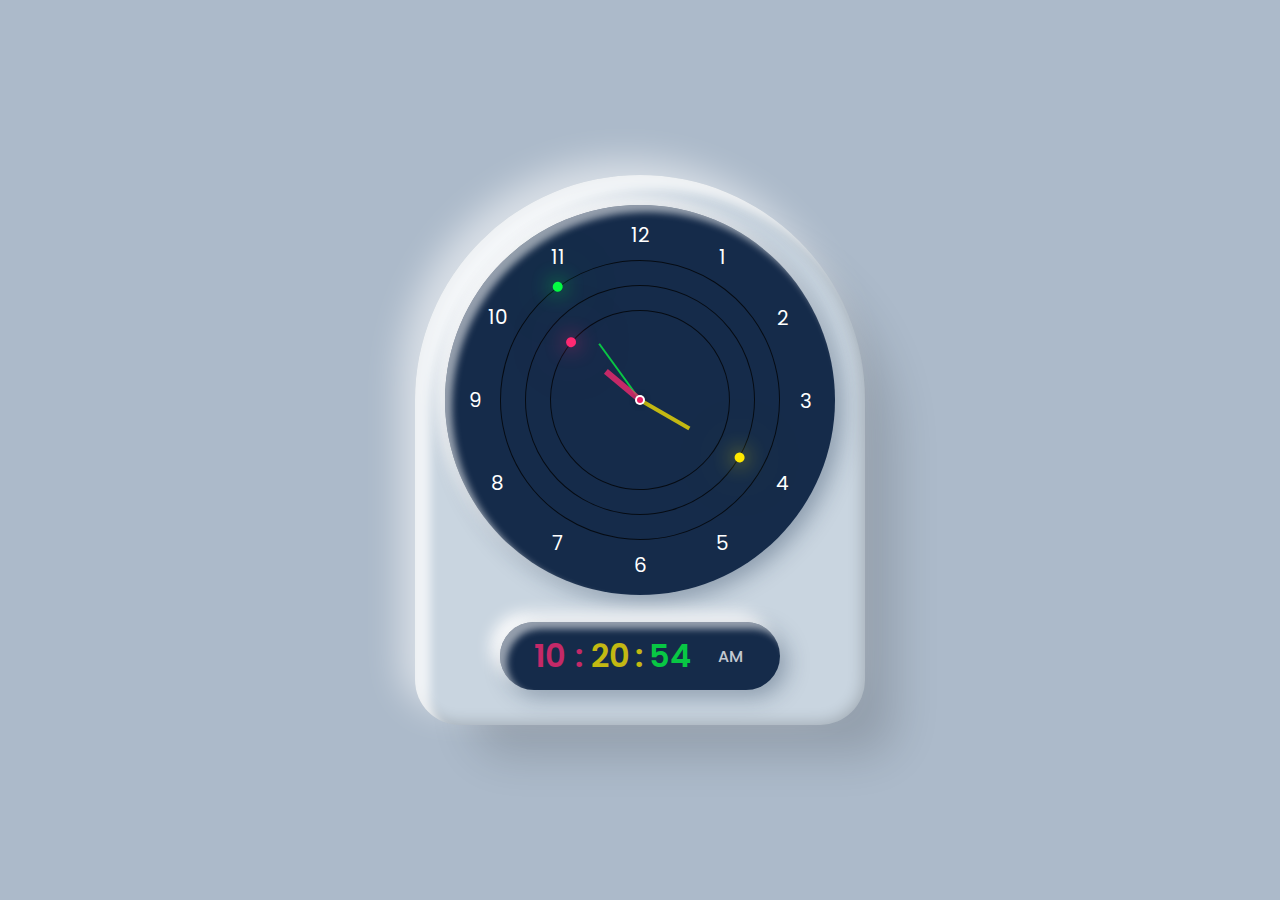
==== commit cb49ab04: "ok" ====
--- a/index.html
+++ b/index.html
@@ -2,20 +2,36 @@
 <html>
 <head>
   <meta name="viewport" content="width=device-width, initial-scale=1.0, maximum-scale=1.0, user-scalable=no">
-  <script src="https://code.jquery.com/jquery-3.6.0.min.js"></script>
-  <link rel="stylesheet" href="css/digital_clock.css">
-  <link rel="stylesheet" href="css/progress.css">
+  <link rel="stylesheet" href="css/clock.css">
 </head>
 <body>
-<div id="digital-clock"></div>
-<br>
-<br>
-<div class="progress-container">
-  <div class="progress-bar" id="progress-bar"></div>
-  <div class="progress-label" id="progress-label"></div>
+
+<div class="clock">
+    <div class="numbers">
+        <div class="circle" id="sec" style="--clr:#04fc43;"><i></i></div>
+        <div class="circle" id="min" style="--clr:#fee800;"><i></i></div>
+        <div class="circle" id="hrs" style="--clr:#ff2972;"><i></i></div>
+        <span style="--i:0;"><b>12</b></span>
+        <span style="--i:1;"><b>1</b></span>
+        <span style="--i:2;"><b>2</b></span>
+        <span style="--i:3;"><b>3</b></span>
+        <span style="--i:4;"><b>4</b></span>
+        <span style="--i:5;"><b>5</b></span>
+        <span style="--i:6;"><b>6</b></span>
+        <span style="--i:7;"><b>7</b></span>
+        <span style="--i:8;"><b>8</b></span>
+        <span style="--i:9;"><b>9</b></span>
+        <span style="--i:10;"><b>10</b></span>
+        <span style="--i:11;"><b>11</b></span>
+    </div>
+    <div id="time">
+        <div id="hour" style="--clr:#ff2972;">00</div>
+        <div id="minute" style="--clr:#fee800;">00</div>
+        <div id="second" style="--clr:#04fc43;">00</div>
+        <div id="period" style="--clr:#fff;">AM</div>
+    </div>
 </div>
 
-<script src="js/progress.js "></script>
-<script src="js/digital_clock.js "></script>
+<script src="js/clock.js "></script>
 </body>
 </html>
--- a/css/clock.css
+++ b/css/clock.css
@@ -0,0 +1,183 @@
+@import url('https://fonts.googleapis.com/css2?family=Poppins:wght@300;400;500&display=swap');
+* 
+{
+    margin: 0;
+    padding: 0;
+    box-sizing: border-box;
+    font-family: 'Poppins', sans-serif;
+}
+body
+{
+    display: flex;
+    justify-content: center;
+    align-items: center;
+    min-height: 100vh;
+    background: #acbaca;
+}
+.clock
+{
+    position: relative;
+    width: 450px;
+    height: 550px;
+    display: flex;
+    justify-content: center;
+    align-items: center;
+    background: #c9d5e0;
+    border-radius: 50px;
+    border-top-left-radius: 250px;
+    border-top-right-radius: 250px;
+    box-shadow: 45px 45px 45px -15px rgba(0,0,0,0.15),
+                inset 15px 15px 10px rgba(255,255,255,0.75),
+                -15px -15px 35px rgba(255,255,255,0.55),
+                inset -2px -2px 15px rgba(0,0,0,0.2);
+}
+.numbers
+{
+    position: absolute;
+    top: 30px;
+    width: 390px;
+    height: 390px;
+    background: #152b4a;
+    border-radius: 50%;
+    display: flex;
+    justify-content: center;
+    align-items: center;
+    box-shadow: 7px 7px 22px #152b4a56,
+                inset 7px 7px 7px rgba(255,255,255,0.55),
+                -9px -9px 15px rgba(255,255,255,1);
+}
+.numbers::before
+{
+    content: '';
+    position: absolute;
+    width: 4px;
+    height: 4px;
+    border-radius: 50%;
+    background: #e91e63;
+    z-index: 100000;
+    box-shadow: 0 0 0 1px #e91e63,
+                0 0 0 3px #fff,
+                0 0 5px 5px rgba(0,0,0,0.15);
+}
+.numbers span
+{
+    position: absolute;
+    inset: 15px;
+    text-align: center;
+    color: #fff;
+    font-size: 1.25em;
+    transform: rotate(calc(30deg * var(--i)));
+}
+.numbers span b
+{
+    font-weight: 400;
+    display: inline-block;
+    transform: rotate(calc(-30deg * var(--i)));
+}
+.numbers .circle
+{
+    position: absolute;
+    width: 280px;
+    height: 280px;
+    border: 1px solid rgba(0,0,0,0.75);
+    border-radius: 50%;
+    display: flex;
+    justify-content: center;
+    align-items: flex-start;
+    z-index: 10;
+}
+.numbers .circle i
+{
+    position: absolute;
+    width: 6px;
+    height: 50%;
+    background: var(--clr);
+    opacity: 0.75;
+    transform-origin: bottom;
+    transform: scaleY(0.5);
+}
+.numbers .circle#sec i
+{
+    width: 2px;
+}
+.numbers .circle#min i
+{
+    width: 4px;
+}
+
+.numbers .circle#min
+{
+    width: 230px;
+    height: 230px;
+}
+.numbers .circle#hrs
+{
+    width: 180px;
+    height: 180px;
+}
+.numbers .circle::before
+{
+    content: '';
+    position: absolute;
+    top: -6px;
+    left: 50%;
+    width: 10px;
+    height: 10px;
+    background: var(--clr);
+    border-radius: 50%;
+    transform: translateX(-50%);
+    box-shadow: 0 0 20px var(--clr), 
+                0 0 60px var(--clr);
+}
+#time
+{
+    position: absolute;
+    bottom: 35px;
+    display: flex;
+    padding: 10px 20px;
+    font-size: 2em;
+    font-weight: 600;
+    border-radius: 40px;
+    background: #152b4a;
+    box-shadow: 7px 7px 22px #152b4a56,
+                inset 7px 7px 7px rgba(255,255,255,0.55),
+                -9px -9px 15px rgba(255,255,255,1);
+}
+#time div{
+    position: relative;
+    width: 60px;
+    text-align: center;
+    color: var(--clr);
+    opacity: 0.75;
+}
+#time div:last-child
+{
+    font-size: 0.5em;
+    display: flex;
+    justify-content: center;
+    align-items: center;
+    font-weight: 500;
+}
+#time div:nth-child(1)::after,
+#time div:nth-child(2)::after
+{
+    content: ':';
+    position: absolute;
+    right: -4px;
+}
+
+#time div:nth-child(2)::after 
+{
+    animation: animate 1s steps(1) infinite;
+}
+@keyframes animate
+{
+    0%
+    {
+        opacity: 1;
+    }
+    50%
+    {
+        opacity: 0;
+    }
+}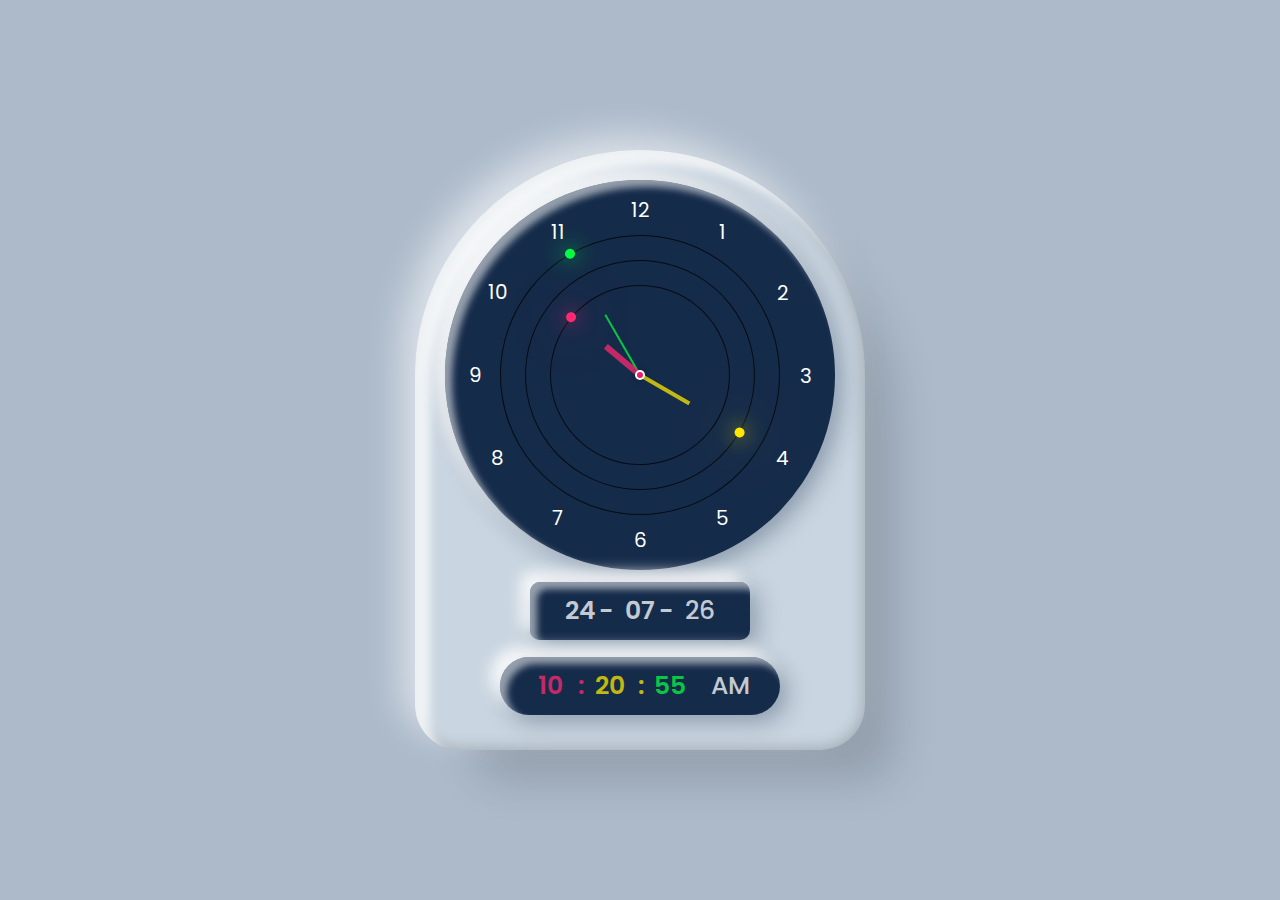
==== commit 5172fa8f: "ok" ====
--- a/index.html
+++ b/index.html
@@ -24,6 +24,11 @@
         <span style="--i:10;"><b>10</b></span>
         <span style="--i:11;"><b>11</b></span>
     </div>
+    <div id="date">
+        <div id="day" style="--clr:#fff;">00</div>
+        <div id="month" style="--clr:#fff;">00</div>
+        <div id="year" style="--clr:#fff;">00</div>
+    </div>
     <div id="time">
         <div id="hour" style="--clr:#ff2972;">00</div>
         <div id="minute" style="--clr:#fee800;">00</div>
--- a/css/clock.css
+++ b/css/clock.css
@@ -18,7 +18,7 @@
 {
     position: relative;
     width: 450px;
-    height: 550px;
+    height: 600px;
     display: flex;
     justify-content: center;
     align-items: center;
@@ -129,6 +129,42 @@
     box-shadow: 0 0 20px var(--clr), 
                 0 0 60px var(--clr);
 }
+#date
+{
+    position: absolute;
+    bottom: 110px;
+    display: flex;
+    padding: 10px 20px;
+    font-size: 2em;
+    font-weight: 600;
+    border-radius: 10px;
+    background: #152b4a;
+    box-shadow: 7px 7px 22px #152b4a56,
+                inset 7px 7px 7px rgba(255,255,255,0.55),
+                -9px -9px 15px rgba(255,255,255,1);
+}
+#date div{
+    position: relative;
+    width: 60px;
+    text-align: center;
+    color: var(--clr);
+    opacity: 0.75;
+    font-size: 25px;
+}
+#date div:last-child
+{
+    display: flex;
+    justify-content: center;
+    align-items: center;
+    font-weight: 500;
+}
+#date div:nth-child(1)::after,
+#date div:nth-child(2)::after
+{
+    content: ' - ';
+    position: absolute;
+    right: -4px;
+}
 #time
 {
     position: absolute;
@@ -149,10 +185,10 @@
     text-align: center;
     color: var(--clr);
     opacity: 0.75;
+    font-size: 25px;
 }
 #time div:last-child
 {
-    font-size: 0.5em;
     display: flex;
     justify-content: center;
     align-items: center;
@@ -165,7 +201,6 @@
     position: absolute;
     right: -4px;
 }
-
 #time div:nth-child(2)::after 
 {
     animation: animate 1s steps(1) infinite;
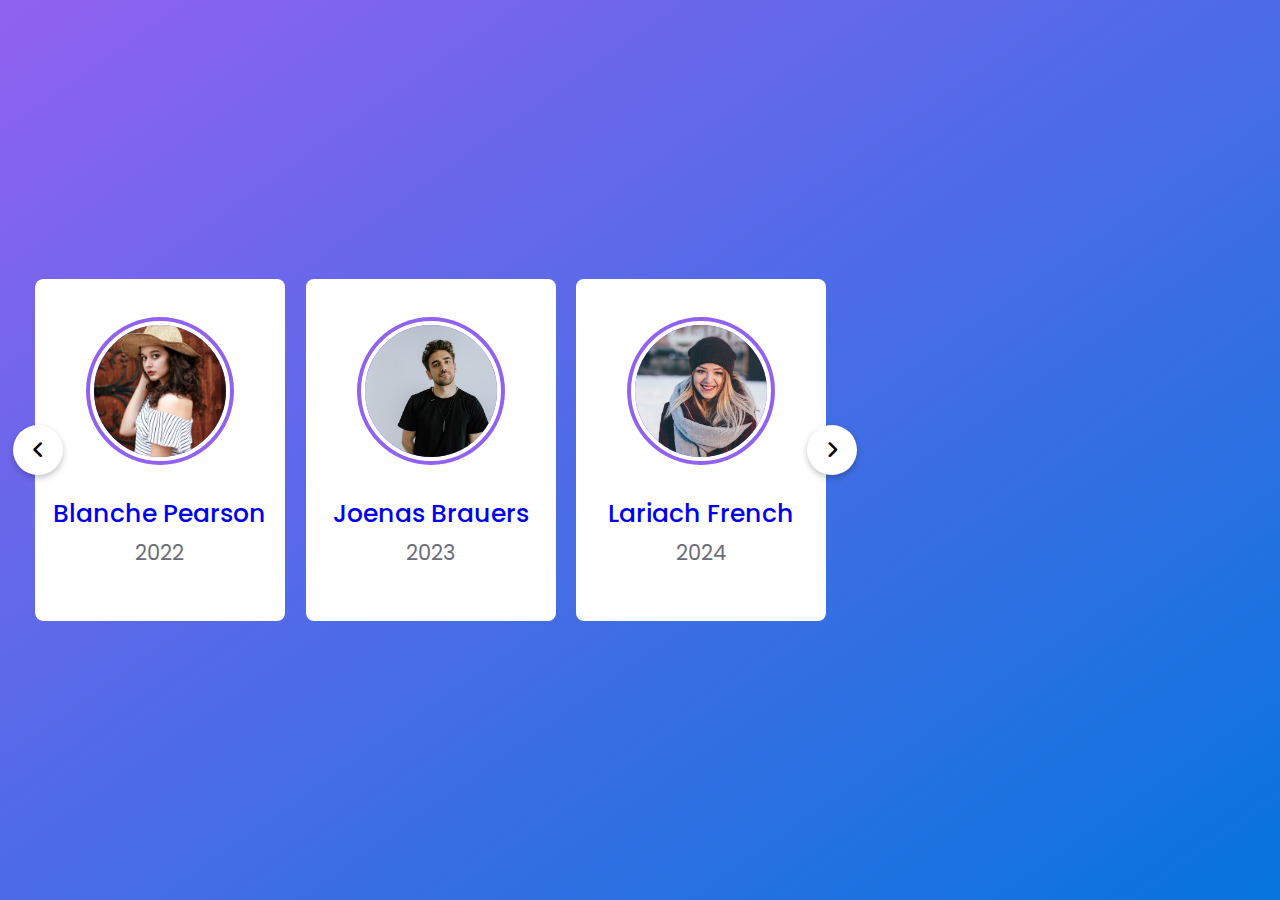
==== commit 30f3cdda: "ok" ====
--- a/index.html
+++ b/index.html
@@ -1,42 +1,50 @@
 <!DOCTYPE html>
-<html>
-<head>
-  <meta name="viewport" content="width=device-width, initial-scale=1.0, maximum-scale=1.0, user-scalable=no">
-  <link rel="stylesheet" href="css/clock.css">
-</head>
-<body>
+<!-- Website - www.codingnepalweb.com -->
+<html lang="en" dir="ltr">
+  <head>
+    <meta charset="utf-8">
+    <title>Infinite Card Slider JavaScript | CodingNepal</title>
+    <link rel="stylesheet" href="style.css">
+    <meta name="viewport" content="width=device-width, height=device-height, initial-scale=1.0">
+    <!-- Fontawesome Link for Icons -->
+    <link rel="stylesheet" href="https://cdnjs.cloudflare.com/ajax/libs/font-awesome/6.3.0/css/all.min.css">
+    <script src="script.js" defer></script>
+  </head>
+  <body>
+    <div class="wrapper">
+      <i id="left" class="fa-solid fa-angle-left"></i>
+      <ul class="carousel">
+        <li class="card">
+            <a href="#">
+                <div class="img"><img src="images/img-1.jpg" alt="img" draggable="false"></div>
+                <h2>Blanche Pearson</h2>
+                <span>2022</span>
+            </a>
+        </li>
+        <li class="card">
+            <a href="#">
+                <div class="img"><img src="images/img-2.jpg" alt="img" draggable="false"></div>
+                <h2>Joenas Brauers</h2>
+                <span>2023</span>
+            </a>
+        </li>
+        <li class="card">
+            <a href="#">
+                <div class="img"><img src="images/img-3.jpg" alt="img" draggable="false"></div>
+                <h2>Lariach French</h2>
+                <span>2024</span>
+            </a>
+        </li>
+        <li class="card">
+            <a href="#">
+                <div class="img"><img src="images/img-4.jpg" alt="img" draggable="false"></div>
+                <h2>James Khosravi</h2>
+                <span>2025</span>
+            </a>
+        </li>
+      </ul>
+      <i id="right" class="fa-solid fa-angle-right"></i>
+    </div>
 
-<div class="clock">
-    <div class="numbers">
-        <div class="circle" id="sec" style="--clr:#04fc43;"><i></i></div>
-        <div class="circle" id="min" style="--clr:#fee800;"><i></i></div>
-        <div class="circle" id="hrs" style="--clr:#ff2972;"><i></i></div>
-        <span style="--i:0;"><b>12</b></span>
-        <span style="--i:1;"><b>1</b></span>
-        <span style="--i:2;"><b>2</b></span>
-        <span style="--i:3;"><b>3</b></span>
-        <span style="--i:4;"><b>4</b></span>
-        <span style="--i:5;"><b>5</b></span>
-        <span style="--i:6;"><b>6</b></span>
-        <span style="--i:7;"><b>7</b></span>
-        <span style="--i:8;"><b>8</b></span>
-        <span style="--i:9;"><b>9</b></span>
-        <span style="--i:10;"><b>10</b></span>
-        <span style="--i:11;"><b>11</b></span>
-    </div>
-    <div id="date">
-        <div id="day" style="--clr:#fff;">00</div>
-        <div id="month" style="--clr:#fff;">00</div>
-        <div id="year" style="--clr:#fff;">00</div>
-    </div>
-    <div id="time">
-        <div id="hour" style="--clr:#ff2972;">00</div>
-        <div id="minute" style="--clr:#fee800;">00</div>
-        <div id="second" style="--clr:#04fc43;">00</div>
-        <div id="period" style="--clr:#fff;">AM</div>
-    </div>
-</div>
-
-<script src="js/clock.js "></script>
-</body>
-</html>
+  </body>
+</html>--- a/style.css
+++ b/style.css
@@ -0,0 +1,125 @@
+/* Import Google font - Poppins */
+@import url('https://fonts.googleapis.com/css2?family=Poppins:wght@400;500;600&display=swap');
+* {
+  margin: 0;
+  padding: 0;
+  box-sizing: border-box;
+  font-family: "Poppins", sans-serif;
+}
+body {
+  display: flex;
+  padding: 0 35px;
+  align-items: center;
+  min-height: 100vh;
+  background: linear-gradient(to left top, #0675dd, #9162f0);
+}
+.wrapper {
+  max-width: 800px;
+  width: 100%;
+  position: relative;
+}
+.wrapper i {
+  top: 50%;
+  height: 50px;
+  width: 50px;
+  cursor: pointer;
+  font-size: 1.25rem;
+  position: absolute;
+  text-align: center;
+  line-height: 50px;
+  background: #fff;
+  border-radius: 50%;
+  box-shadow: 0 3px 6px rgba(0,0,0,0.23);
+  transform: translateY(-50%);
+  transition: transform 0.1s linear;
+}
+.wrapper i:active{
+  transform: translateY(-50%) scale(0.85);
+}
+.wrapper i:first-child{
+  left: -22px;
+}
+.wrapper i:last-child{
+  right: -22px;
+}
+.wrapper .carousel{
+  display: grid;
+  grid-auto-flow: column;
+  grid-auto-columns: calc((100% / 3) - 12px);
+  overflow-x: auto;
+  scroll-snap-type: x mandatory;
+  gap: 16px;
+  border-radius: 8px;
+  scroll-behavior: smooth;
+  scrollbar-width: none;
+}
+.carousel::-webkit-scrollbar {
+  display: none;
+}
+.carousel.no-transition {
+  scroll-behavior: auto;
+}
+.carousel.dragging {
+  scroll-snap-type: none;
+  scroll-behavior: auto;
+}
+.carousel.dragging .card {
+  cursor: grab;
+  user-select: none;
+}
+.carousel :where(.card, .img) {
+  display: flex;
+  justify-content: center;
+  align-items: center;
+}
+.carousel .card {
+  scroll-snap-align: start;
+  height: 342px;
+  width: 250px;
+  list-style: none;
+  background: #fff;
+  cursor: pointer;
+  padding-bottom: 15px;
+  flex-direction: column;
+  border-radius: 8px;
+  text-align: center;
+}
+.carousel .card a {
+    text-decoration: none;
+}
+.carousel .card a .img {
+  background: #9162f0;
+  height: 148px;
+  width: 148px;
+  border-radius: 50%;
+  margin-left: auto;
+  margin-right: auto;
+}
+.card .img img {
+  width: 140px;
+  height: 140px;
+  border-radius: 50%;
+  object-fit: cover;
+  border: 4px solid #fff;
+}
+.carousel .card h2 {
+  font-weight: 500;
+  font-size: 1.56rem;
+  margin: 30px 0 5px;
+}
+.carousel .card span {
+  color: #6A6D78;
+  font-size: 1.31rem;
+}
+
+@media screen and (max-width: 900px) {
+  .wrapper .carousel {
+    grid-auto-columns: calc((100% / 2) - 9px);
+  }
+}
+
+@media screen and (max-width: 600px) {
+  .wrapper .carousel {
+    grid-auto-columns: 100%;
+  }
+}